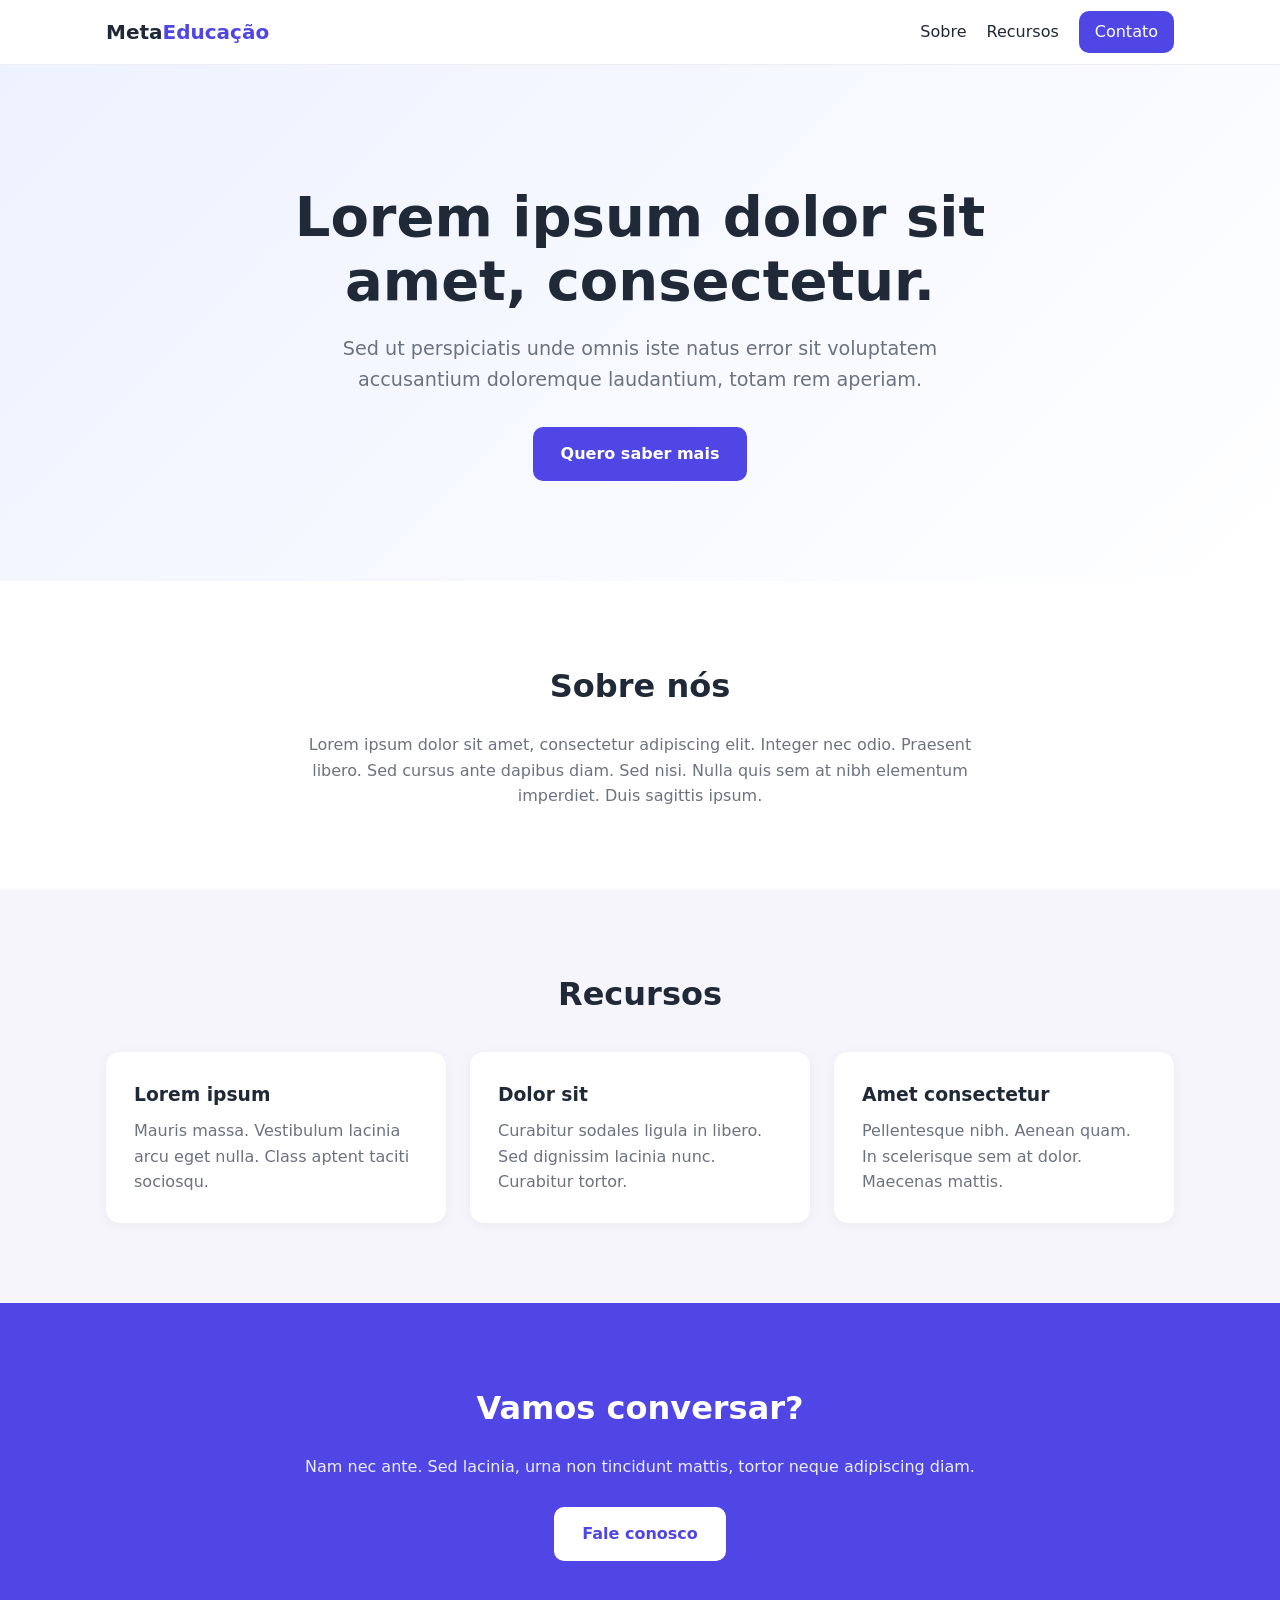
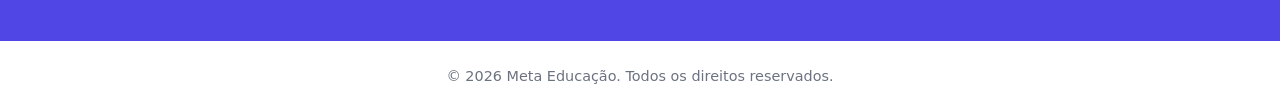
==== index.html @ 1ed82fd7 "Landing page inicial (estática, pronta para Vercel) Co-Authored-By: Claude Opus 5.5 <noreply@anthrop" ====
<!doctype html>
<html lang="pt-BR">
<head>
  <meta charset="utf-8">
  <meta name="viewport" content="width=device-width, initial-scale=1">
  <title>Meta Educação</title>
  <meta name="description" content="Meta Educação — Lorem ipsum dolor sit amet.">
  <link rel="stylesheet" href="style.css">
</head>
<body>
  <header class="nav">
    <div class="container nav-inner">
      <a href="#" class="logo">Meta<span>Educação</span></a>
      <nav>
        <a href="#sobre">Sobre</a>
        <a href="#recursos">Recursos</a>
        <a href="#contato" class="btn btn-sm">Contato</a>
      </nav>
    </div>
  </header>

  <main>
    <section class="hero">
      <div class="container">
        <h1>Lorem ipsum dolor sit amet, consectetur.</h1>
        <p>Sed ut perspiciatis unde omnis iste natus error sit voluptatem accusantium doloremque laudantium, totam rem aperiam.</p>
        <a href="#contato" class="btn">Quero saber mais</a>
      </div>
    </section>

    <section id="sobre" class="section">
      <div class="container narrow">
        <h2>Sobre nós</h2>
        <p>Lorem ipsum dolor sit amet, consectetur adipiscing elit. Integer nec odio. Praesent libero. Sed cursus ante dapibus diam. Sed nisi. Nulla quis sem at nibh elementum imperdiet. Duis sagittis ipsum.</p>
      </div>
    </section>

    <section id="recursos" class="section alt">
      <div class="container">
        <h2>Recursos</h2>
        <div class="grid">
          <article class="card">
            <h3>Lorem ipsum</h3>
            <p>Mauris massa. Vestibulum lacinia arcu eget nulla. Class aptent taciti sociosqu.</p>
          </article>
          <article class="card">
            <h3>Dolor sit</h3>
            <p>Curabitur sodales ligula in libero. Sed dignissim lacinia nunc. Curabitur tortor.</p>
          </article>
          <article class="card">
            <h3>Amet consectetur</h3>
            <p>Pellentesque nibh. Aenean quam. In scelerisque sem at dolor. Maecenas mattis.</p>
          </article>
        </div>
      </div>
    </section>

    <section id="contato" class="section cta">
      <div class="container narrow">
        <h2>Vamos conversar?</h2>
        <p>Nam nec ante. Sed lacinia, urna non tincidunt mattis, tortor neque adipiscing diam.</p>
        <a href="mailto:contato@metaeducacao.com.br" class="btn btn-light">Fale conosco</a>
      </div>
    </section>
  </main>

  <footer class="footer">
    <div class="container">© 2026 Meta Educação. Todos os direitos reservados.</div>
  </footer>
</body>
</html>
---- style.css ----
:root {
  --primary: #4f46e5;
  --primary-dark: #3730a3;
  --text: #1f2937;
  --muted: #6b7280;
  --bg: #ffffff;
  --bg-alt: #f5f5fb;
}

* { box-sizing: border-box; margin: 0; padding: 0; }

body {
  font-family: system-ui, -apple-system, "Segoe UI", Roboto, sans-serif;
  color: var(--text);
  background: var(--bg);
  line-height: 1.6;
}

.container { max-width: 1100px; margin: 0 auto; padding: 0 16px; }
.narrow { max-width: 720px; text-align: center; }

.nav { position: sticky; top: 0; background: rgba(255,255,255,.95); border-bottom: 1px solid #eee; z-index: 10; }
.nav-inner { display: flex; justify-content: space-between; align-items: center; height: 64px; }
.logo { font-weight: 800; font-size: 1.25rem; color: var(--text); text-decoration: none; }
.logo span { color: var(--primary); }
.nav nav { display: flex; gap: 20px; align-items: center; }
.nav nav a { color: var(--text); text-decoration: none; font-weight: 500; }

.btn {
  display: inline-block; background: var(--primary); color: #fff !important;
  padding: 14px 28px; border-radius: 10px; text-decoration: none; font-weight: 600;
  transition: background .2s;
}
.btn:hover { background: var(--primary-dark); }
.btn-sm { padding: 8px 16px; }
.btn-light { background: #fff; color: var(--primary) !important; }
.btn-light:hover { background: #eef; }

.hero {
  padding: 120px 0 100px; text-align: center;
  background: linear-gradient(135deg, #eef2ff 0%, #fff 100%);
}
.hero h1 { font-size: clamp(2rem, 5vw, 3.5rem); line-height: 1.15; max-width: 800px; margin: 0 auto 20px; }
.hero p { font-size: 1.2rem; color: var(--muted); max-width: 640px; margin: 0 auto 32px; }

.section { padding: 80px 0; }
.section.alt { background: var(--bg-alt); }
.section h2 { font-size: 2rem; margin-bottom: 20px; text-align: center; }
.section p { color: var(--muted); }

.grid { display: grid; grid-template-columns: repeat(auto-fit, minmax(240px, 1fr)); gap: 24px; margin-top: 32px; }
.card { background: #fff; padding: 28px; border-radius: 14px; box-shadow: 0 2px 12px rgba(0,0,0,.05); }
.card h3 { margin-bottom: 8px; }

.cta { background: var(--primary); color: #fff; }
.cta h2, .cta p { color: #fff; }
.cta p { margin-bottom: 28px; opacity: .9; }

.footer { padding: 24px 0; text-align: center; color: var(--muted); font-size: .9rem; }

@media (max-width: 600px) {
  .nav nav a:not(.btn) { display: none; }
  .hero { padding: 80px 0 60px; }
}
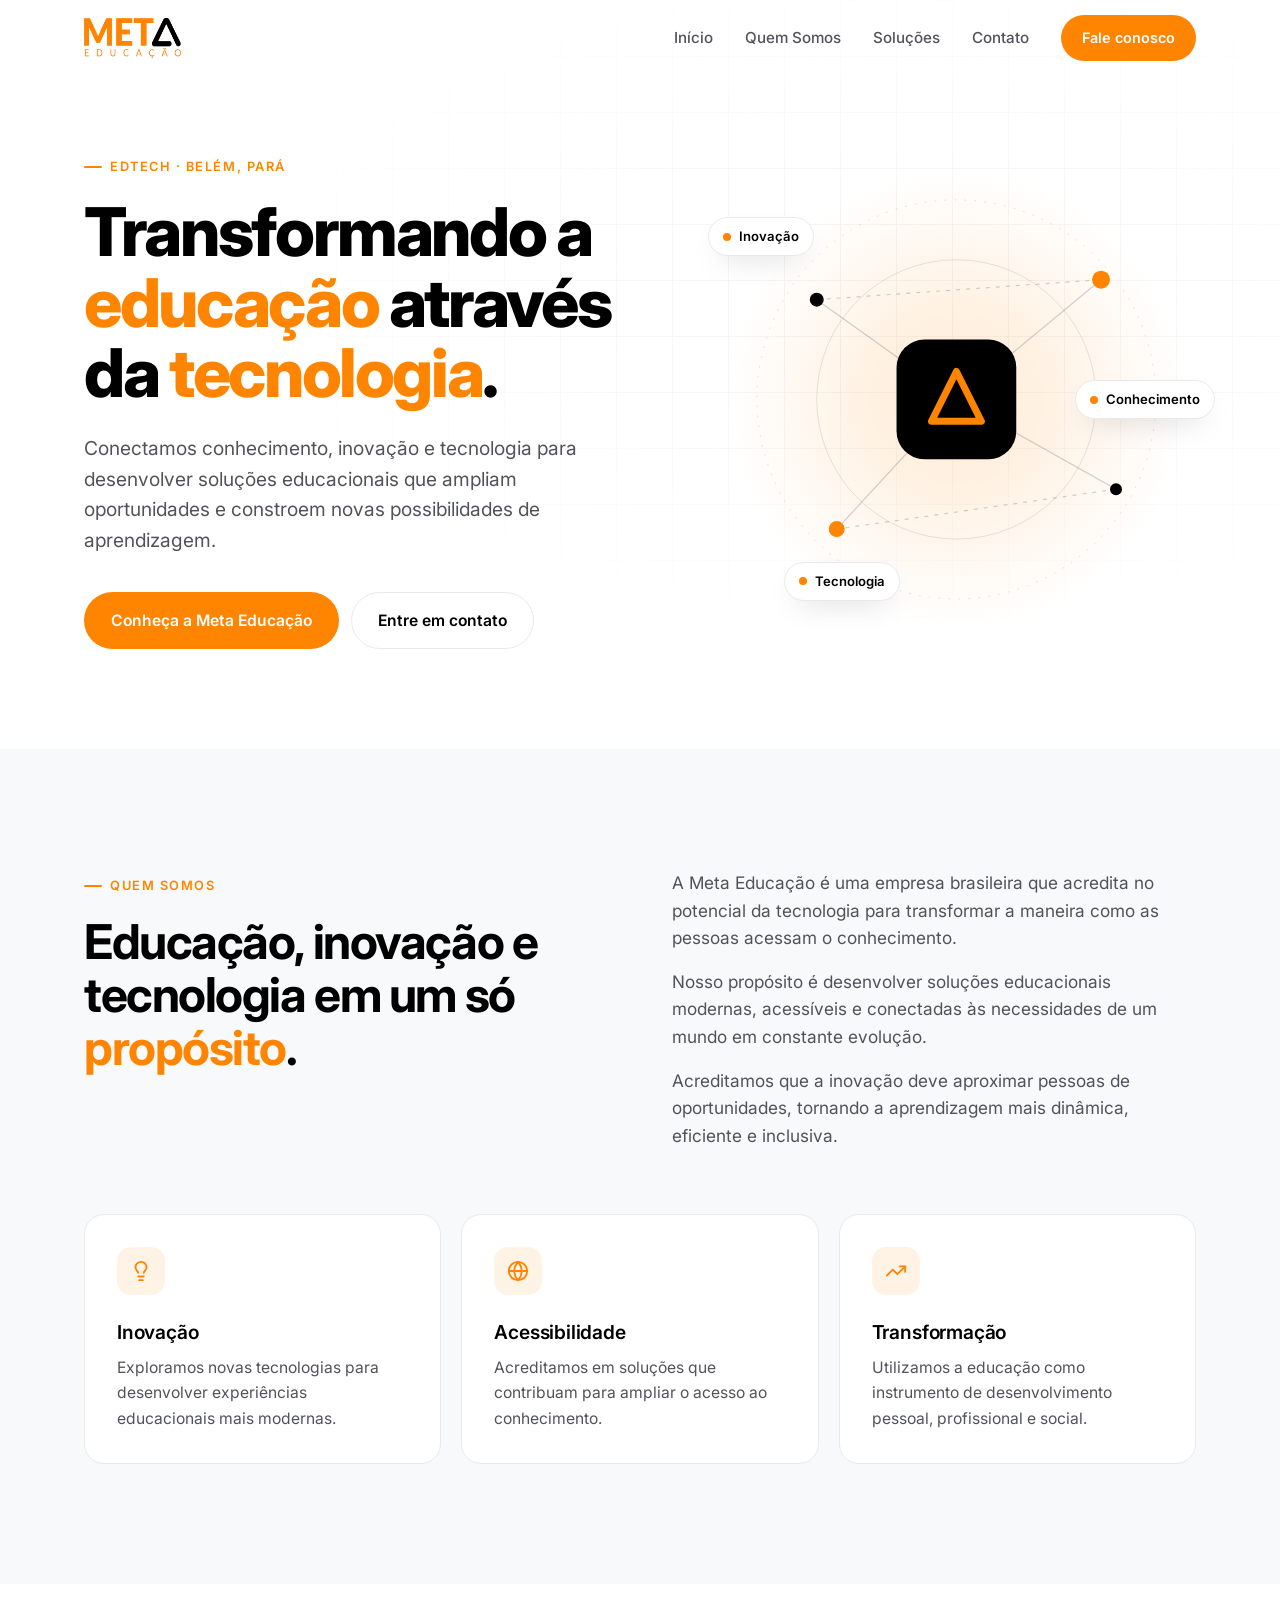
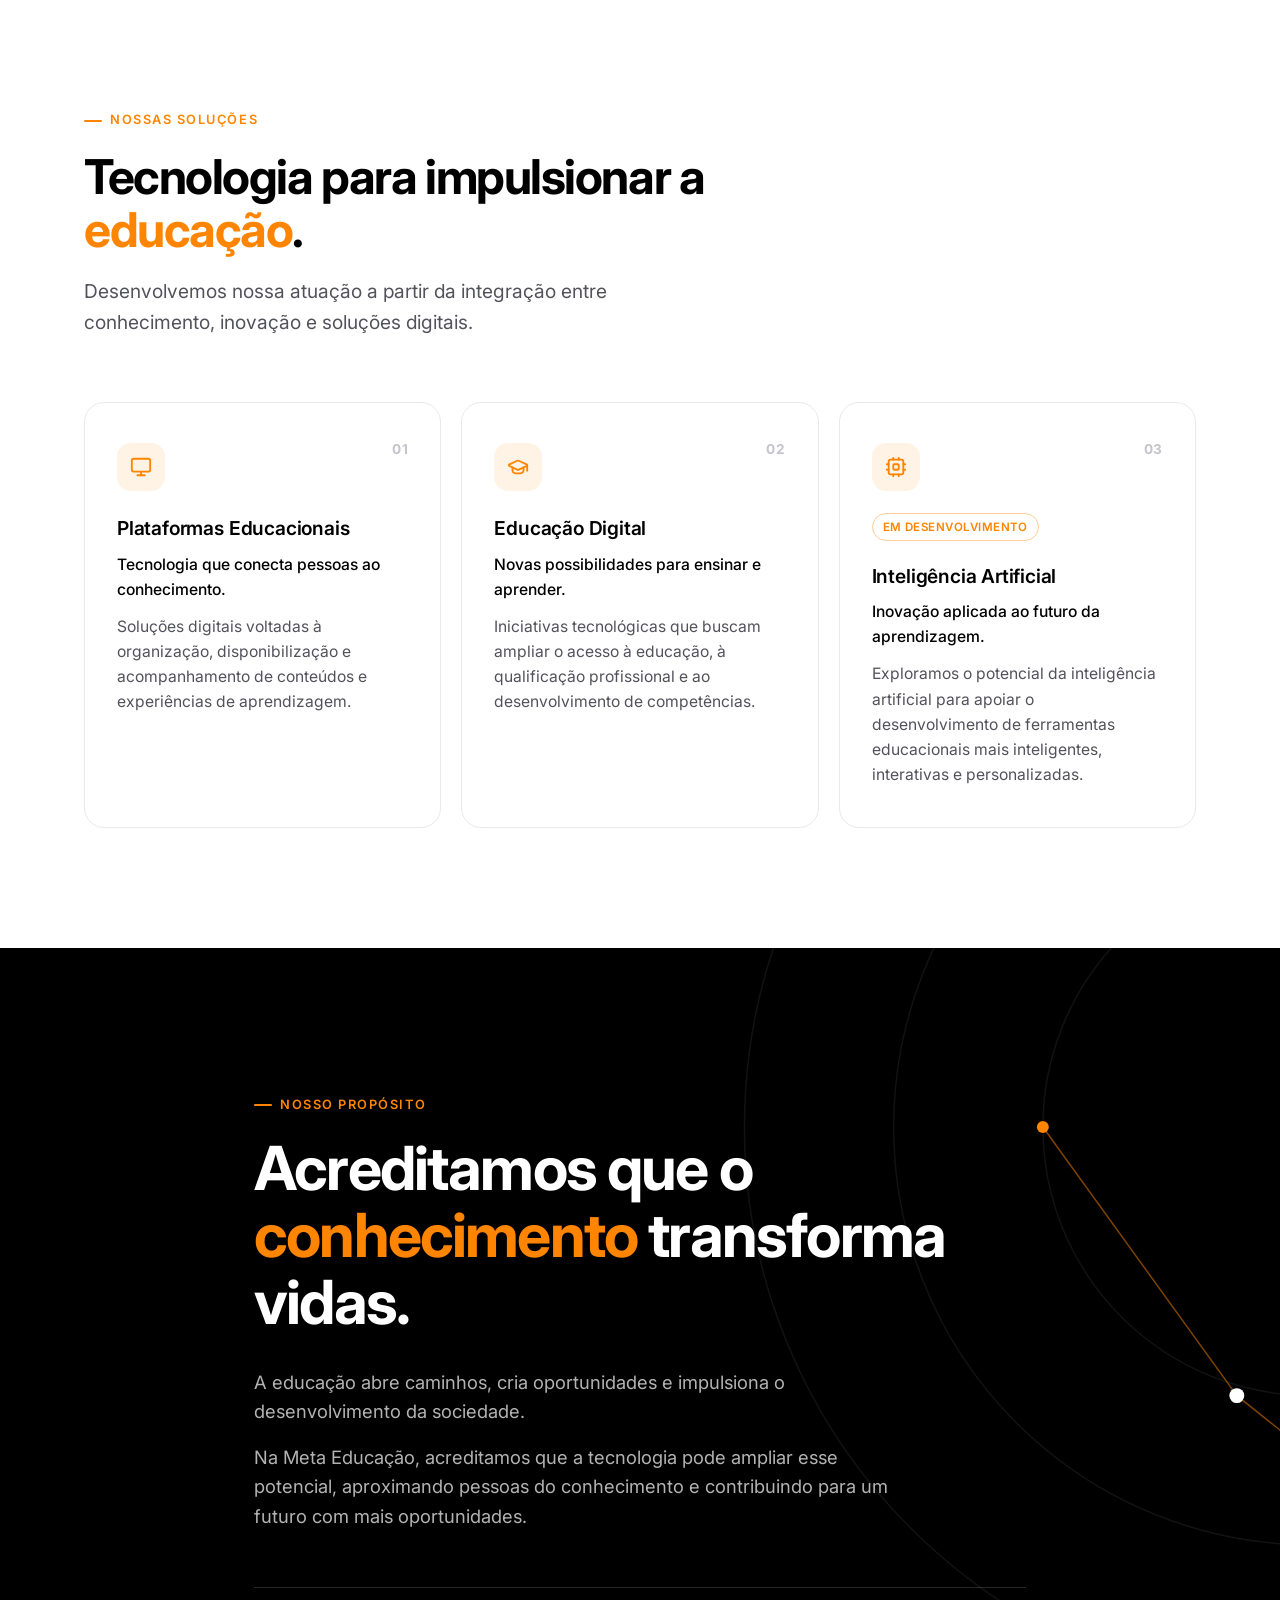
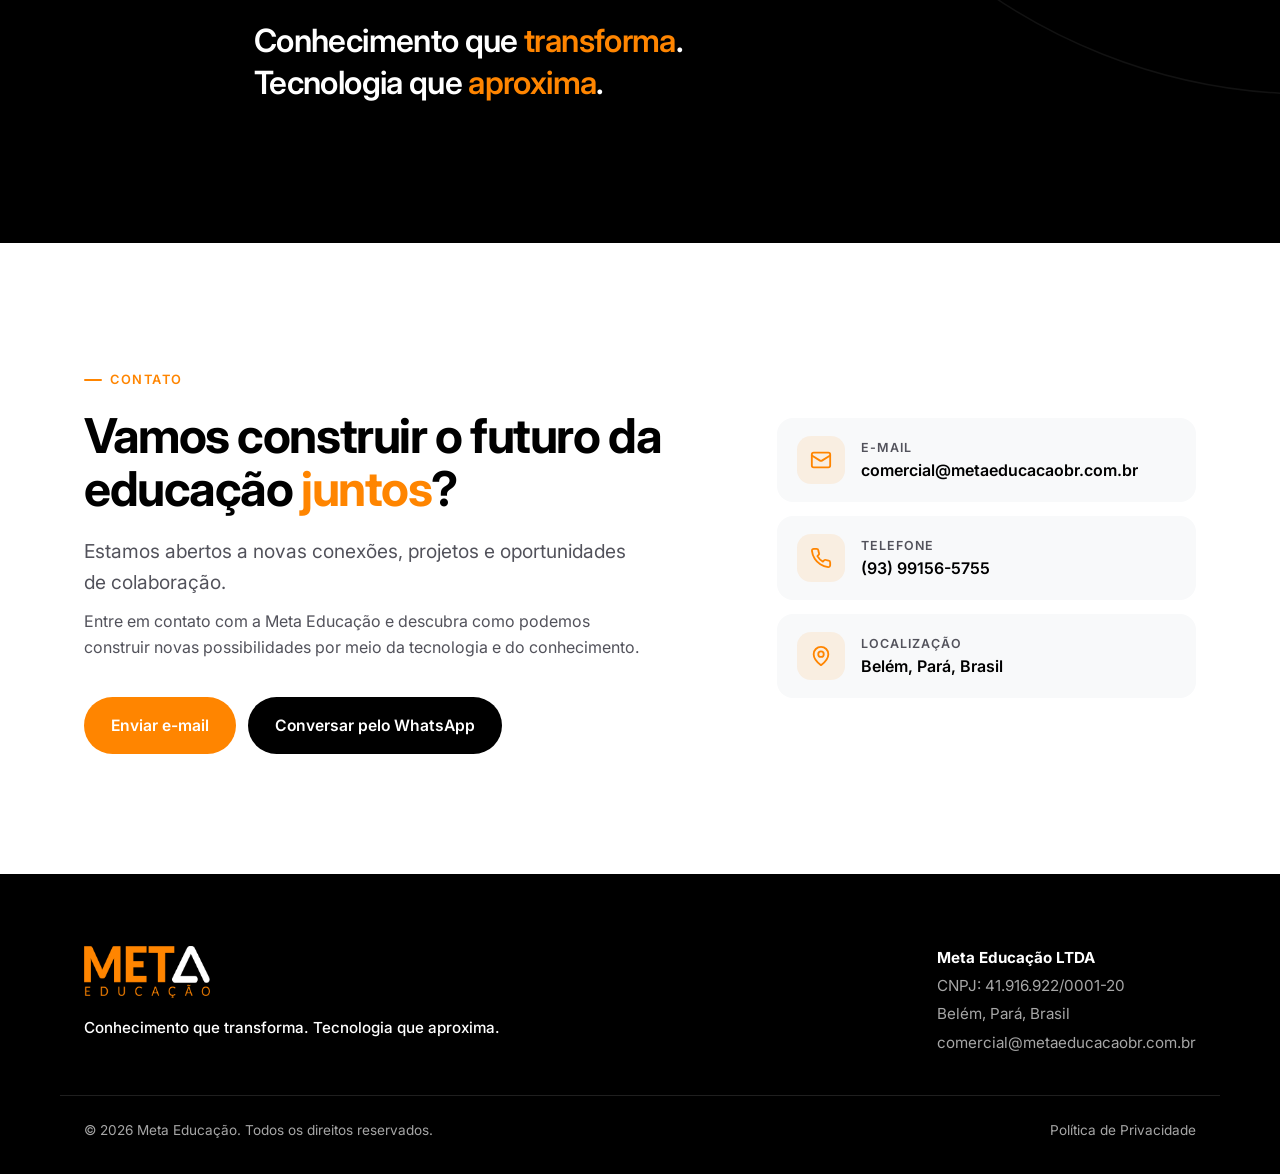
==== commit 983d60de: "Landing page institucional com identidade visual da Meta Educação Co-Authored-By: Claude Opus 5.5 <n" ====
--- a/index.html
+++ b/index.html
@@ -3,69 +3,233 @@
 <head>
   <meta charset="utf-8">
   <meta name="viewport" content="width=device-width, initial-scale=1">
-  <title>Meta Educação</title>
-  <meta name="description" content="Meta Educação — Lorem ipsum dolor sit amet.">
+  <title>Meta Educação | Transformando a educação através da tecnologia</title>
+  <meta name="description" content="A Meta Educação é uma empresa brasileira de tecnologia educacional que desenvolve soluções para transformar a educação por meio da inovação e da ampliação do acesso ao conhecimento.">
+  <meta name="theme-color" content="#FF8500">
+  <meta property="og:type" content="website">
+  <meta property="og:title" content="Meta Educação">
+  <meta property="og:description" content="Conhecimento que transforma. Tecnologia que aproxima.">
+  <meta property="og:image" content="/assets/logo-meta.png">
+  <link rel="icon" type="image/png" href="/assets/logo-meta.png">
+  <link rel="preconnect" href="https://fonts.googleapis.com">
+  <link rel="preconnect" href="https://fonts.gstatic.com" crossorigin>
+  <link href="https://fonts.googleapis.com/css2?family=Inter:wght@400;500;600;700;800&display=swap" rel="stylesheet">
   <link rel="stylesheet" href="style.css">
 </head>
 <body>
-  <header class="nav">
-    <div class="container nav-inner">
-      <a href="#" class="logo">Meta<span>Educação</span></a>
-      <nav>
-        <a href="#sobre">Sobre</a>
-        <a href="#recursos">Recursos</a>
-        <a href="#contato" class="btn btn-sm">Contato</a>
+  <a href="#inicio" class="skip">Pular para o conteúdo</a>
+
+  <header class="header" id="header">
+    <div class="container header-inner">
+      <a href="#inicio" class="brand" aria-label="Meta Educação — início">
+        <img src="assets/logo-meta.png" alt="Meta Educação" width="744" height="308">
+      </a>
+      <button class="menu-toggle" id="menuToggle" aria-label="Abrir menu" aria-expanded="false" aria-controls="menu">
+        <span></span><span></span>
+      </button>
+      <nav class="menu" id="menu" aria-label="Principal">
+        <a href="#inicio">Início</a>
+        <a href="#quem-somos">Quem Somos</a>
+        <a href="#solucoes">Soluções</a>
+        <a href="#contato">Contato</a>
+        <a href="#contato" class="btn btn-primary btn-sm">Fale conosco</a>
       </nav>
     </div>
   </header>
 
   <main>
-    <section class="hero">
+    <!-- 01 HERO -->
+    <section class="hero" id="inicio">
+      <div class="container hero-grid">
+        <div class="hero-text">
+          <span class="eyebrow reveal">EdTech · Belém, Pará</span>
+          <h1 class="reveal">Transformando a <em>educação</em> através da <em>tecnologia</em>.</h1>
+          <p class="lead reveal">Conectamos conhecimento, inovação e tecnologia para desenvolver soluções educacionais que ampliam oportunidades e constroem novas possibilidades de aprendizagem.</p>
+          <div class="actions reveal">
+            <a href="#quem-somos" class="btn btn-primary">Conheça a Meta Educação</a>
+            <a href="#contato" class="btn btn-ghost">Entre em contato</a>
+          </div>
+        </div>
+        <div class="hero-art" aria-hidden="true">
+          <svg viewBox="0 0 480 480" class="orbit">
+            <defs>
+              <radialGradient id="glow" cx="50%" cy="50%" r="50%">
+                <stop offset="0" stop-color="#FF8500" stop-opacity=".18"/>
+                <stop offset="1" stop-color="#FF8500" stop-opacity="0"/>
+              </radialGradient>
+            </defs>
+            <circle cx="240" cy="240" r="230" fill="url(#glow)"/>
+            <g class="spin-slow" fill="none" stroke="#000" stroke-opacity=".1">
+              <circle cx="240" cy="240" r="200" stroke-dasharray="2 8"/>
+              <circle cx="240" cy="240" r="140"/>
+            </g>
+            <g stroke="#000" stroke-opacity=".18" stroke-width="1.2">
+              <line x1="240" y1="240" x2="100" y2="140"/>
+              <line x1="240" y1="240" x2="385" y2="120"/>
+              <line x1="240" y1="240" x2="400" y2="330"/>
+              <line x1="240" y1="240" x2="120" y2="370"/>
+              <line x1="100" y1="140" x2="385" y2="120" stroke-dasharray="4 6"/>
+              <line x1="400" y1="330" x2="120" y2="370" stroke-dasharray="4 6"/>
+            </g>
+            <g class="nodes">
+              <circle cx="100" cy="140" r="7" fill="#000"/>
+              <circle cx="385" cy="120" r="9" fill="#FF8500"/>
+              <circle cx="400" cy="330" r="6" fill="#000"/>
+              <circle cx="120" cy="370" r="8" fill="#FF8500"/>
+            </g>
+            <g class="core">
+              <rect x="180" y="180" width="120" height="120" rx="28" fill="#000"/>
+              <path d="M215 262 L240 212 L265 262 Z" fill="none" stroke="#FF8500" stroke-width="7" stroke-linejoin="round"/>
+            </g>
+          </svg>
+          <div class="chip chip-a"><span class="dot"></span>Inovação</div>
+          <div class="chip chip-b"><span class="dot"></span>Conhecimento</div>
+          <div class="chip chip-c"><span class="dot"></span>Tecnologia</div>
+        </div>
+      </div>
+    </section>
+
+    <!-- 02 QUEM SOMOS -->
+    <section class="section bg-soft" id="quem-somos">
       <div class="container">
-        <h1>Lorem ipsum dolor sit amet, consectetur.</h1>
-        <p>Sed ut perspiciatis unde omnis iste natus error sit voluptatem accusantium doloremque laudantium, totam rem aperiam.</p>
-        <a href="#contato" class="btn">Quero saber mais</a>
-      </div>
-    </section>
-
-    <section id="sobre" class="section">
+        <div class="split">
+          <div>
+            <span class="eyebrow reveal">Quem somos</span>
+            <h2 class="reveal">Educação, inovação e tecnologia em um só <em>propósito</em>.</h2>
+          </div>
+          <div class="prose reveal">
+            <p>A Meta Educação é uma empresa brasileira que acredita no potencial da tecnologia para transformar a maneira como as pessoas acessam o conhecimento.</p>
+            <p>Nosso propósito é desenvolver soluções educacionais modernas, acessíveis e conectadas às necessidades de um mundo em constante evolução.</p>
+            <p>Acreditamos que a inovação deve aproximar pessoas de oportunidades, tornando a aprendizagem mais dinâmica, eficiente e inclusiva.</p>
+          </div>
+        </div>
+        <div class="cards cards-3">
+          <article class="card reveal">
+            <div class="icon"><svg viewBox="0 0 24 24"><path d="M15 14c.2-1 .7-1.7 1.5-2.5 1-.9 1.5-2.2 1.5-3.5A6 6 0 0 0 6 8c0 1 .2 2.2 1.5 3.5.7.7 1.3 1.5 1.5 2.5"/><path d="M9 18h6"/><path d="M10 22h4"/></svg></div>
+            <h3>Inovação</h3>
+            <p>Exploramos novas tecnologias para desenvolver experiências educacionais mais modernas.</p>
+          </article>
+          <article class="card reveal">
+            <div class="icon"><svg viewBox="0 0 24 24"><circle cx="12" cy="12" r="10"/><path d="M12 2a14.5 14.5 0 0 0 0 20 14.5 14.5 0 0 0 0-20"/><path d="M2 12h20"/></svg></div>
+            <h3>Acessibilidade</h3>
+            <p>Acreditamos em soluções que contribuam para ampliar o acesso ao conhecimento.</p>
+          </article>
+          <article class="card reveal">
+            <div class="icon"><svg viewBox="0 0 24 24"><path d="M22 7 13.5 15.5 8.5 10.5 2 17"/><path d="M16 7h6v6"/></svg></div>
+            <h3>Transformação</h3>
+            <p>Utilizamos a educação como instrumento de desenvolvimento pessoal, profissional e social.</p>
+          </article>
+        </div>
+      </div>
+    </section>
+
+    <!-- 03 SOLUÇÕES -->
+    <section class="section" id="solucoes">
+      <div class="container">
+        <div class="section-head">
+          <span class="eyebrow reveal">Nossas soluções</span>
+          <h2 class="reveal">Tecnologia para impulsionar a <em>educação</em>.</h2>
+          <p class="lead reveal">Desenvolvemos nossa atuação a partir da integração entre conhecimento, inovação e soluções digitais.</p>
+        </div>
+        <div class="cards cards-3">
+          <article class="card card-solution reveal">
+            <div class="icon"><svg viewBox="0 0 24 24"><rect x="2" y="3" width="20" height="14" rx="2"/><path d="M8 21h8"/><path d="M12 17v4"/></svg></div>
+            <span class="num">01</span>
+            <h3>Plataformas Educacionais</h3>
+            <p class="tagline">Tecnologia que conecta pessoas ao conhecimento.</p>
+            <p>Soluções digitais voltadas à organização, disponibilização e acompanhamento de conteúdos e experiências de aprendizagem.</p>
+          </article>
+          <article class="card card-solution reveal">
+            <div class="icon"><svg viewBox="0 0 24 24"><path d="M21.42 10.92a1 1 0 0 0-.02-1.84L12.83 5.18a2 2 0 0 0-1.66 0L2.6 9.08a1 1 0 0 0 0 1.83l8.57 3.91a2 2 0 0 0 1.66 0z"/><path d="M22 10v6"/><path d="M6 12.5V16a6 3 0 0 0 12 0v-3.5"/></svg></div>
+            <span class="num">02</span>
+            <h3>Educação Digital</h3>
+            <p class="tagline">Novas possibilidades para ensinar e aprender.</p>
+            <p>Iniciativas tecnológicas que buscam ampliar o acesso à educação, à qualificação profissional e ao desenvolvimento de competências.</p>
+          </article>
+          <article class="card card-solution reveal">
+            <div class="icon"><svg viewBox="0 0 24 24"><rect x="4" y="4" width="16" height="16" rx="2"/><rect x="9" y="9" width="6" height="6" rx="1"/><path d="M15 2v2M15 20v2M2 15h2M2 9h2M20 15h2M20 9h2M9 2v2M9 20v2"/></svg></div>
+            <span class="num">03</span>
+            <span class="badge">Em desenvolvimento</span>
+            <h3>Inteligência Artificial</h3>
+            <p class="tagline">Inovação aplicada ao futuro da aprendizagem.</p>
+            <p>Exploramos o potencial da inteligência artificial para apoiar o desenvolvimento de ferramentas educacionais mais inteligentes, interativas e personalizadas.</p>
+          </article>
+        </div>
+      </div>
+    </section>
+
+    <!-- 04 PROPÓSITO -->
+    <section class="section purpose" id="proposito">
+      <svg class="purpose-lines" viewBox="0 0 1200 600" preserveAspectRatio="xMidYMid slice" aria-hidden="true">
+        <g fill="none" stroke="#fff" stroke-opacity=".07">
+          <circle cx="1050" cy="120" r="180"/><circle cx="1050" cy="120" r="280"/><circle cx="1050" cy="120" r="380"/>
+        </g>
+        <g stroke="#FF8500" stroke-opacity=".5">
+          <line x1="870" y1="120" x2="1000" y2="300"/><line x1="1000" y1="300" x2="1150" y2="420"/>
+        </g>
+        <circle cx="870" cy="120" r="4" fill="#FF8500"/><circle cx="1000" cy="300" r="5" fill="#fff"/><circle cx="1150" cy="420" r="4" fill="#FF8500"/>
+      </svg>
       <div class="container narrow">
-        <h2>Sobre nós</h2>
-        <p>Lorem ipsum dolor sit amet, consectetur adipiscing elit. Integer nec odio. Praesent libero. Sed cursus ante dapibus diam. Sed nisi. Nulla quis sem at nibh elementum imperdiet. Duis sagittis ipsum.</p>
-      </div>
-    </section>
-
-    <section id="recursos" class="section alt">
-      <div class="container">
-        <h2>Recursos</h2>
-        <div class="grid">
-          <article class="card">
-            <h3>Lorem ipsum</h3>
-            <p>Mauris massa. Vestibulum lacinia arcu eget nulla. Class aptent taciti sociosqu.</p>
-          </article>
-          <article class="card">
-            <h3>Dolor sit</h3>
-            <p>Curabitur sodales ligula in libero. Sed dignissim lacinia nunc. Curabitur tortor.</p>
-          </article>
-          <article class="card">
-            <h3>Amet consectetur</h3>
-            <p>Pellentesque nibh. Aenean quam. In scelerisque sem at dolor. Maecenas mattis.</p>
-          </article>
-        </div>
-      </div>
-    </section>
-
-    <section id="contato" class="section cta">
-      <div class="container narrow">
-        <h2>Vamos conversar?</h2>
-        <p>Nam nec ante. Sed lacinia, urna non tincidunt mattis, tortor neque adipiscing diam.</p>
-        <a href="mailto:contato@metaeducacao.com.br" class="btn btn-light">Fale conosco</a>
+        <span class="eyebrow reveal">Nosso propósito</span>
+        <h2 class="reveal">Acreditamos que o <em>conhecimento</em> transforma vidas.</h2>
+        <div class="prose reveal">
+          <p>A educação abre caminhos, cria oportunidades e impulsiona o desenvolvimento da sociedade.</p>
+          <p>Na Meta Educação, acreditamos que a tecnologia pode ampliar esse potencial, aproximando pessoas do conhecimento e contribuindo para um futuro com mais oportunidades.</p>
+        </div>
+        <p class="quote reveal">Conhecimento que <em>transforma</em>.<br>Tecnologia que <em>aproxima</em>.</p>
+      </div>
+    </section>
+
+    <!-- 05 CONTATO -->
+    <section class="section" id="contato">
+      <div class="container contact">
+        <div>
+          <span class="eyebrow reveal">Contato</span>
+          <h2 class="reveal">Vamos construir o futuro da educação <em>juntos</em>?</h2>
+          <p class="lead reveal">Estamos abertos a novas conexões, projetos e oportunidades de colaboração.</p>
+          <p class="reveal muted">Entre em contato com a Meta Educação e descubra como podemos construir novas possibilidades por meio da tecnologia e do conhecimento.</p>
+          <div class="actions reveal">
+            <a class="btn btn-primary" href="mailto:comercial@metaeducacaobr.com.br?subject=Contato%20pelo%20site">Enviar e-mail</a>
+            <a class="btn btn-dark" href="https://wa.me/5593991565755?text=Ol%C3%A1!%20Gostaria%20de%20conhecer%20melhor%20a%20Meta%20Educa%C3%A7%C3%A3o%20e%20suas%20solu%C3%A7%C3%B5es." target="_blank" rel="noopener">Conversar pelo WhatsApp</a>
+          </div>
+        </div>
+        <ul class="contact-list reveal">
+          <li>
+            <div class="icon"><svg viewBox="0 0 24 24"><rect x="2" y="4" width="20" height="16" rx="2"/><path d="m22 7-8.97 5.7a1.94 1.94 0 0 1-2.06 0L2 7"/></svg></div>
+            <div><small>E-mail</small><a href="mailto:comercial@metaeducacaobr.com.br">comercial@metaeducacaobr.com.br</a></div>
+          </li>
+          <li>
+            <div class="icon"><svg viewBox="0 0 24 24"><path d="M22 16.92v3a2 2 0 0 1-2.18 2 19.79 19.79 0 0 1-8.63-3.07 19.5 19.5 0 0 1-6-6 19.79 19.79 0 0 1-3.07-8.67A2 2 0 0 1 4.11 2h3a2 2 0 0 1 2 1.72c.13.96.36 1.9.7 2.81a2 2 0 0 1-.45 2.11L8.09 9.91a16 16 0 0 0 6 6l1.27-1.27a2 2 0 0 1 2.11-.45c.91.34 1.85.57 2.81.7A2 2 0 0 1 22 16.92z"/></svg></div>
+            <div><small>Telefone</small><a href="tel:+5593991565755">(93) 99156-5755</a></div>
+          </li>
+          <li>
+            <div class="icon"><svg viewBox="0 0 24 24"><path d="M20 10c0 6-8 12-8 12s-8-6-8-12a8 8 0 0 1 16 0Z"/><circle cx="12" cy="10" r="3"/></svg></div>
+            <div><small>Localização</small><span>Belém, Pará, Brasil</span></div>
+          </li>
+        </ul>
       </div>
     </section>
   </main>
 
   <footer class="footer">
-    <div class="container">© 2026 Meta Educação. Todos os direitos reservados.</div>
+    <div class="container footer-grid">
+      <div>
+        <img src="assets/logo-meta-white.png" alt="Meta Educação" class="footer-logo" width="744" height="308" loading="lazy">
+        <p class="footer-quote">Conhecimento que transforma. Tecnologia que aproxima.</p>
+      </div>
+      <div class="footer-info">
+        <p><strong>Meta Educação LTDA</strong></p>
+        <p>CNPJ: 41.916.922/0001-20</p>
+        <p>Belém, Pará, Brasil</p>
+        <p><a href="mailto:comercial@metaeducacaobr.com.br">comercial@metaeducacaobr.com.br</a></p>
+      </div>
+    </div>
+    <div class="container footer-bottom">
+      <span>© 2026 Meta Educação. Todos os direitos reservados.</span>
+      <a href="privacidade.html">Política de Privacidade</a>
+    </div>
   </footer>
+
+  <script src="main.js"></script>
 </body>
 </html>
--- a/style.css
+++ b/style.css
@@ -1,64 +1,238 @@
 :root {
-  --primary: #4f46e5;
-  --primary-dark: #3730a3;
-  --text: #1f2937;
-  --muted: #6b7280;
-  --bg: #ffffff;
-  --bg-alt: #f5f5fb;
+  --orange: #FF8500;
+  --orange-dark: #E67600;
+  --black: #000000;
+  --white: #FFFFFF;
+  --soft: #F8F9FA;
+  --text: #52525B;
+  --line: #E9E9EC;
+  --radius: 20px;
+  --ease: cubic-bezier(.2, .7, .2, 1);
 }
 
 * { box-sizing: border-box; margin: 0; padding: 0; }
-
+html { scroll-behavior: smooth; scroll-padding-top: 84px; }
 body {
-  font-family: system-ui, -apple-system, "Segoe UI", Roboto, sans-serif;
-  color: var(--text);
-  background: var(--bg);
+  font-family: "Inter", system-ui, -apple-system, "Segoe UI", sans-serif;
+  color: var(--black);
+  background: var(--white);
   line-height: 1.6;
-}
-
-.container { max-width: 1100px; margin: 0 auto; padding: 0 16px; }
-.narrow { max-width: 720px; text-align: center; }
-
-.nav { position: sticky; top: 0; background: rgba(255,255,255,.95); border-bottom: 1px solid #eee; z-index: 10; }
-.nav-inner { display: flex; justify-content: space-between; align-items: center; height: 64px; }
-.logo { font-weight: 800; font-size: 1.25rem; color: var(--text); text-decoration: none; }
-.logo span { color: var(--primary); }
-.nav nav { display: flex; gap: 20px; align-items: center; }
-.nav nav a { color: var(--text); text-decoration: none; font-weight: 500; }
-
+  -webkit-font-smoothing: antialiased;
+}
+img, svg { display: block; max-width: 100%; }
+a { color: inherit; }
+em { font-style: normal; color: var(--orange); }
+
+.container { width: 100%; max-width: 1160px; margin: 0 auto; padding: 0 24px; }
+.narrow { max-width: 820px; }
+.muted { color: var(--text); }
+
+.skip { position: absolute; left: -9999px; top: 8px; background: var(--black); color: #fff; padding: 8px 16px; border-radius: 8px; z-index: 100; }
+.skip:focus { left: 8px; }
+:focus-visible { outline: 2px solid var(--orange); outline-offset: 3px; border-radius: 6px; }
+
+/* Tipografia */
+h1 { font-size: clamp(2.4rem, 5.6vw, 4.2rem); line-height: 1.05; letter-spacing: -.035em; font-weight: 800; }
+h2 { font-size: clamp(1.9rem, 4vw, 3rem); line-height: 1.1; letter-spacing: -.03em; font-weight: 700; }
+h3 { font-size: 1.2rem; letter-spacing: -.01em; font-weight: 600; }
+.lead { font-size: clamp(1.05rem, 1.6vw, 1.2rem); color: var(--text); max-width: 560px; }
+.eyebrow {
+  display: inline-flex; align-items: center; gap: 8px;
+  font-size: .8rem; font-weight: 600; letter-spacing: .12em; text-transform: uppercase;
+  color: var(--orange); margin-bottom: 20px;
+}
+.eyebrow::before { content: ""; width: 18px; height: 2px; background: var(--orange); border-radius: 2px; }
+
+/* Botões */
 .btn {
-  display: inline-block; background: var(--primary); color: #fff !important;
-  padding: 14px 28px; border-radius: 10px; text-decoration: none; font-weight: 600;
-  transition: background .2s;
-}
-.btn:hover { background: var(--primary-dark); }
-.btn-sm { padding: 8px 16px; }
-.btn-light { background: #fff; color: var(--primary) !important; }
-.btn-light:hover { background: #eef; }
-
-.hero {
-  padding: 120px 0 100px; text-align: center;
-  background: linear-gradient(135deg, #eef2ff 0%, #fff 100%);
-}
-.hero h1 { font-size: clamp(2rem, 5vw, 3.5rem); line-height: 1.15; max-width: 800px; margin: 0 auto 20px; }
-.hero p { font-size: 1.2rem; color: var(--muted); max-width: 640px; margin: 0 auto 32px; }
-
-.section { padding: 80px 0; }
-.section.alt { background: var(--bg-alt); }
-.section h2 { font-size: 2rem; margin-bottom: 20px; text-align: center; }
-.section p { color: var(--muted); }
-
-.grid { display: grid; grid-template-columns: repeat(auto-fit, minmax(240px, 1fr)); gap: 24px; margin-top: 32px; }
-.card { background: #fff; padding: 28px; border-radius: 14px; box-shadow: 0 2px 12px rgba(0,0,0,.05); }
-.card h3 { margin-bottom: 8px; }
-
-.cta { background: var(--primary); color: #fff; }
-.cta h2, .cta p { color: #fff; }
-.cta p { margin-bottom: 28px; opacity: .9; }
-
-.footer { padding: 24px 0; text-align: center; color: var(--muted); font-size: .9rem; }
-
-@media (max-width: 600px) {
-  .nav nav a:not(.btn) { display: none; }
-  .hero { padding: 80px 0 60px; }
-}
+  display: inline-flex; align-items: center; justify-content: center; gap: 8px;
+  padding: 15px 26px; border-radius: 999px; font-weight: 600; font-size: .98rem;
+  text-decoration: none; border: 1.5px solid transparent; cursor: pointer;
+  transition: transform .25s var(--ease), background .25s, color .25s, border-color .25s, box-shadow .25s;
+}
+.btn:hover { transform: translateY(-2px); }
+.btn-primary { background: var(--orange); color: var(--white); }
+.btn-primary:hover { background: var(--orange-dark); box-shadow: 0 10px 24px -10px rgba(255,133,0,.7); }
+.btn-ghost { border-color: var(--line); color: var(--black); background: var(--white); }
+.btn-ghost:hover { border-color: var(--black); }
+.btn-dark { background: var(--black); color: var(--white); }
+.btn-dark:hover { background: #222; }
+.btn-sm { padding: 10px 20px; font-size: .9rem; }
+.actions { display: flex; flex-wrap: wrap; gap: 12px; margin-top: 36px; }
+
+/* Header */
+.header { position: fixed; inset: 0 0 auto 0; z-index: 50; transition: background .3s, box-shadow .3s; }
+.header.scrolled { background: rgba(255,255,255,.88); backdrop-filter: saturate(180%) blur(14px); -webkit-backdrop-filter: saturate(180%) blur(14px); box-shadow: 0 1px 0 var(--line), 0 8px 24px -16px rgba(0,0,0,.15); }
+.header-inner { display: flex; align-items: center; justify-content: space-between; height: 76px; }
+.brand img { height: 40px; width: auto; }
+.menu { display: flex; align-items: center; gap: 32px; }
+.menu a:not(.btn) { text-decoration: none; font-weight: 500; font-size: .95rem; color: var(--text); transition: color .2s; }
+.menu a:not(.btn):hover { color: var(--black); }
+.menu-toggle { display: none; width: 44px; height: 44px; border: 0; background: transparent; cursor: pointer; position: relative; }
+.menu-toggle span { position: absolute; left: 11px; width: 22px; height: 2px; background: var(--black); border-radius: 2px; transition: transform .3s var(--ease), top .3s var(--ease); }
+.menu-toggle span:first-child { top: 17px; }
+.menu-toggle span:last-child { top: 25px; }
+.menu-toggle[aria-expanded="true"] span:first-child { top: 21px; transform: rotate(45deg); }
+.menu-toggle[aria-expanded="true"] span:last-child { top: 21px; transform: rotate(-45deg); }
+
+/* Hero */
+.hero { padding: 150px 0 100px; position: relative; overflow: hidden; }
+.hero::before {
+  content: ""; position: absolute; inset: 0; z-index: -1;
+  background-image: linear-gradient(var(--line) 1px, transparent 1px), linear-gradient(90deg, var(--line) 1px, transparent 1px);
+  background-size: 56px 56px; opacity: .45;
+  mask-image: radial-gradient(ellipse 70% 60% at 70% 40%, #000 20%, transparent 75%);
+  -webkit-mask-image: radial-gradient(ellipse 70% 60% at 70% 40%, #000 20%, transparent 75%);
+}
+.hero-grid { display: grid; grid-template-columns: 1.1fr .9fr; gap: 48px; align-items: center; }
+.hero h1 { margin-bottom: 24px; }
+.hero-art { position: relative; max-width: 480px; justify-self: center; width: 100%; }
+.orbit { width: 100%; height: auto; animation: float 7s ease-in-out infinite; }
+.spin-slow { transform-origin: 240px 240px; animation: spin 60s linear infinite; }
+.nodes circle { animation: pulse 3.2s ease-in-out infinite; transform-box: fill-box; transform-origin: center; }
+.nodes circle:nth-child(2) { animation-delay: .8s; }
+.nodes circle:nth-child(3) { animation-delay: 1.6s; }
+.nodes circle:nth-child(4) { animation-delay: 2.4s; }
+.chip {
+  position: absolute; display: inline-flex; align-items: center; gap: 8px;
+  background: var(--white); border: 1px solid var(--line); border-radius: 999px;
+  padding: 8px 14px; font-size: .82rem; font-weight: 600;
+  box-shadow: 0 12px 30px -14px rgba(0,0,0,.25);
+  animation: float 6s ease-in-out infinite;
+}
+.chip .dot { width: 8px; height: 8px; border-radius: 50%; background: var(--orange); }
+.chip-a { top: 12%; left: -2%; }
+.chip-b { top: 46%; right: -4%; animation-delay: 1.5s; }
+.chip-c { bottom: 8%; left: 14%; animation-delay: 3s; }
+
+/* Seções */
+.section { padding: 120px 0; position: relative; }
+.bg-soft { background: var(--soft); }
+.section-head { max-width: 720px; margin-bottom: 64px; }
+.section-head h2 { margin-bottom: 20px; }
+.split { display: grid; grid-template-columns: 1fr 1fr; gap: 64px; align-items: start; margin-bottom: 64px; }
+.prose p { color: var(--text); font-size: 1.08rem; }
+.prose p + p { margin-top: 16px; }
+
+/* Cards */
+.cards { display: grid; gap: 20px; }
+.cards-3 { grid-template-columns: repeat(3, 1fr); }
+.card {
+  background: var(--white); border: 1px solid var(--line); border-radius: var(--radius);
+  padding: 32px; position: relative;
+  transition: transform .35s var(--ease), box-shadow .35s var(--ease), border-color .35s;
+}
+.card:hover { transform: translateY(-6px); box-shadow: 0 24px 48px -24px rgba(0,0,0,.18); border-color: transparent; }
+.card h3 { margin: 22px 0 8px; }
+.card p { color: var(--text); font-size: .98rem; }
+.icon {
+  width: 48px; height: 48px; border-radius: 14px; flex-shrink: 0;
+  display: grid; place-items: center; background: rgba(255,133,0,.1);
+}
+.icon svg { width: 22px; height: 22px; fill: none; stroke: var(--orange); stroke-width: 2; stroke-linecap: round; stroke-linejoin: round; }
+.card-solution { padding: 40px 32px; overflow: hidden; }
+.card-solution::after {
+  content: ""; position: absolute; left: 0; right: 0; bottom: 0; height: 3px; background: var(--orange);
+  transform: scaleX(0); transform-origin: left; transition: transform .45s var(--ease);
+}
+.card-solution:hover::after { transform: scaleX(1); }
+.card-solution .num { position: absolute; top: 36px; right: 32px; font-weight: 700; font-size: .85rem; color: #C4C4CC; letter-spacing: .05em; }
+.card-solution .tagline { color: var(--black); font-weight: 500; margin-bottom: 12px; }
+.badge {
+  display: inline-block; margin-top: 22px; margin-bottom: -10px;
+  font-size: .72rem; font-weight: 600; letter-spacing: .04em; text-transform: uppercase;
+  color: var(--orange); border: 1px solid rgba(255,133,0,.4); border-radius: 999px; padding: 4px 10px;
+}
+
+/* Propósito */
+.purpose { background: var(--black); color: var(--white); overflow: hidden; padding: 140px 0; }
+.purpose-lines { position: absolute; inset: 0; width: 100%; height: 100%; pointer-events: none; }
+.purpose .container { position: relative; }
+.purpose h2 { font-size: clamp(2.2rem, 5vw, 3.8rem); margin-bottom: 32px; }
+.purpose .prose p { color: rgba(255,255,255,.7); font-size: 1.15rem; max-width: 640px; }
+.quote {
+  margin-top: 56px; padding-top: 32px; border-top: 1px solid rgba(255,255,255,.15);
+  font-size: clamp(1.4rem, 3vw, 2rem); font-weight: 600; letter-spacing: -.02em; line-height: 1.3;
+}
+
+/* Contato */
+.contact { display: grid; grid-template-columns: 1.2fr .8fr; gap: 64px; align-items: center; }
+.contact h2 { margin-bottom: 20px; }
+.contact .muted { margin-top: 12px; max-width: 560px; }
+.contact-list { list-style: none; display: grid; gap: 14px; }
+.contact-list li {
+  display: flex; gap: 16px; align-items: center;
+  background: var(--soft); border-radius: 16px; padding: 18px 20px;
+}
+.contact-list small { display: block; font-size: .78rem; color: var(--text); text-transform: uppercase; letter-spacing: .08em; font-weight: 600; }
+.contact-list a, .contact-list span { text-decoration: none; font-weight: 600; word-break: break-word; }
+.contact-list a:hover { color: var(--orange); }
+
+/* Rodapé */
+.footer { background: var(--black); color: rgba(255,255,255,.65); padding: 72px 0 32px; font-size: .95rem; }
+.footer-grid { display: flex; justify-content: space-between; gap: 40px; flex-wrap: wrap; padding-bottom: 40px; border-bottom: 1px solid rgba(255,255,255,.12); }
+.footer-logo { height: 52px; width: auto; margin-bottom: 18px; }
+.footer-quote { color: var(--white); font-weight: 500; }
+.footer-info p + p { margin-top: 4px; }
+.footer-info strong { color: var(--white); }
+.footer a { text-decoration: none; }
+.footer a:hover { color: var(--orange); }
+.footer-bottom { display: flex; justify-content: space-between; flex-wrap: wrap; gap: 12px; padding-top: 24px; font-size: .85rem; }
+
+/* Página de política */
+.page { padding: 140px 0 100px; }
+.page h1 { font-size: clamp(2rem, 4vw, 3rem); margin-bottom: 32px; }
+.page h2 { font-size: 1.3rem; margin: 32px 0 10px; letter-spacing: -.01em; }
+.page p, .page li { color: var(--text); }
+.page ul { padding-left: 20px; }
+
+/* Animações */
+.reveal { opacity: 0; transform: translateY(18px); transition: opacity .8s var(--ease), transform .8s var(--ease); }
+.reveal.in { opacity: 1; transform: none; }
+.hero .reveal { opacity: 1; transform: none; transition: none; animation: rise .9s var(--ease) both; }
+.hero .reveal:nth-child(2) { animation-delay: .1s; }
+.hero .reveal:nth-child(3) { animation-delay: .2s; }
+.hero .reveal:nth-child(4) { animation-delay: .3s; }
+@keyframes rise { from { opacity: 0; transform: translateY(18px); } }
+@keyframes float { 0%, 100% { transform: translateY(0); } 50% { transform: translateY(-10px); } }
+@keyframes spin { to { transform: rotate(360deg); } }
+@keyframes pulse { 0%, 100% { transform: scale(1); } 50% { transform: scale(1.35); } }
+
+/* Responsivo */
+@media (max-width: 960px) {
+  .hero-grid, .split, .contact { grid-template-columns: 1fr; }
+  .split { gap: 24px; }
+  .cards-3 { grid-template-columns: 1fr; }
+  .hero { padding: 130px 0 72px; }
+  .hero-art { max-width: 380px; }
+  .section { padding: 88px 0; }
+}
+@media (max-width: 860px) {
+  .menu-toggle { display: block; }
+  .menu {
+    position: absolute; top: 76px; left: 0; right: 0;
+    flex-direction: column; align-items: stretch; gap: 0;
+    background: var(--white); border-bottom: 1px solid var(--line); padding: 8px 24px 24px;
+    box-shadow: 0 20px 30px -20px rgba(0,0,0,.2);
+    opacity: 0; visibility: hidden; transform: translateY(-8px);
+    transition: opacity .25s, transform .25s var(--ease), visibility .25s;
+  }
+  .menu.open { opacity: 1; visibility: visible; transform: none; }
+  .menu a:not(.btn) { padding: 14px 0; border-bottom: 1px solid var(--line); font-size: 1rem; }
+  .menu .btn { margin-top: 16px; }
+  .header:has(.menu.open) { background: var(--white); }
+}
+@media (max-width: 560px) {
+  .container { padding: 0 16px; }
+  .brand img { height: 34px; }
+  .actions .btn { width: 100%; }
+  .chip { font-size: .72rem; padding: 6px 10px; }
+  .chip-b { right: 0; }
+  .card { padding: 28px 24px; }
+}
+
+@media (prefers-reduced-motion: reduce) {
+  html { scroll-behavior: auto; }
+  *, *::before, *::after { animation: none !important; transition: none !important; }
+  .reveal { opacity: 1; transform: none; }
+}
